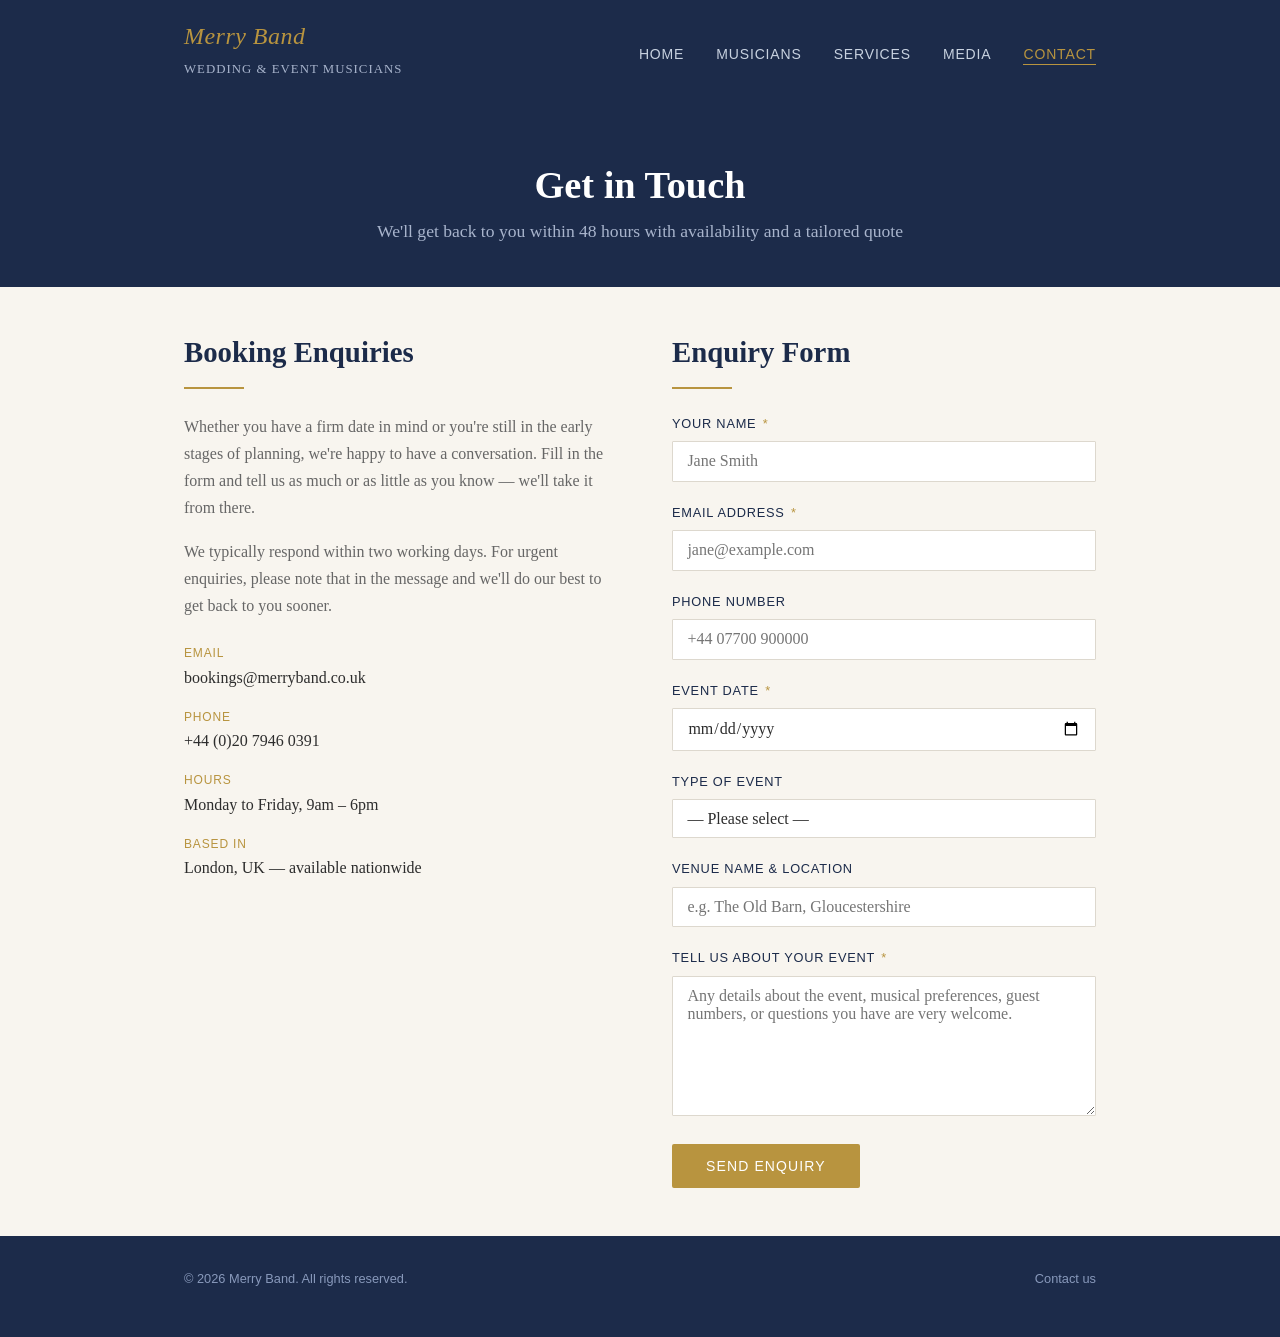
==== contact.html @ 5e31c7ed "Built basic site with placeholder content." ====
<!DOCTYPE html>
<html lang="en">
<head>
  <meta charset="UTF-8">
  <meta name="viewport" content="width=device-width, initial-scale=1.0">
  <title>Contact &amp; Booking — Merry Band</title>
  <link rel="stylesheet" href="css/style.css">
</head>
<body>

  <header class="site-header">
    <div class="container">
      <div>
        <a href="index.html" class="logo">Merry Band</a>
        <p class="tagline">Wedding &amp; Event Musicians</p>
      </div>
      <nav class="site-nav" aria-label="Main navigation">
        <ul>
          <li><a href="index.html">Home</a></li>
          <li><a href="musicians.html">Musicians</a></li>
          <li><a href="services.html">Services</a></li>
          <li><a href="media.html">Media</a></li>
          <li><a href="contact.html" aria-current="page">Contact</a></li>
        </ul>
      </nav>
    </div>
  </header>

  <main>

    <section class="page-hero">
      <div class="container">
        <h1>Get in Touch</h1>
        <p>We'll get back to you within 48 hours with availability and a tailored quote</p>
      </div>
    </section>

    <section class="section">
      <div class="container">

        <div class="contact-layout">

          <!-- Contact information -->
          <div class="contact-intro">
            <h2>Booking Enquiries</h2>
            <hr class="gold-rule">
            <p>Whether you have a firm date in mind or you're still in the early stages of planning, we're happy to have a conversation. Fill in the form and tell us as much or as little as you know — we'll take it from there.</p>
            <p>We typically respond within two working days. For urgent enquiries, please note that in the message and we'll do our best to get back to you sooner.</p>

            <dl class="contact-details">
              <dt>Email</dt>
              <dd>bookings@merryband.co.uk</dd>

              <dt>Phone</dt>
              <dd>+44 (0)20 7946 0391</dd>

              <dt>Hours</dt>
              <dd>Monday to Friday, 9am – 6pm</dd>

              <dt>Based in</dt>
              <dd>London, UK — available nationwide</dd>
            </dl>

            <!-- Image placeholder: photo of the Merry Band team or office space -->
          </div>

          <!-- Booking enquiry form -->
          <div>
            <h2>Enquiry Form</h2>
            <hr class="gold-rule">

            <form class="booking-form" action="#" method="post">

              <div class="form-group">
                <label for="name">Your Name <span class="required" aria-label="required">*</span></label>
                <input
                  type="text"
                  id="name"
                  name="name"
                  required
                  autocomplete="name"
                  placeholder="Jane Smith">
              </div>

              <div class="form-group">
                <label for="email">Email Address <span class="required" aria-label="required">*</span></label>
                <input
                  type="email"
                  id="email"
                  name="email"
                  required
                  autocomplete="email"
                  placeholder="jane@example.com">
              </div>

              <div class="form-group">
                <label for="phone">Phone Number</label>
                <input
                  type="tel"
                  id="phone"
                  name="phone"
                  autocomplete="tel"
                  placeholder="+44 07700 900000">
              </div>

              <div class="form-group">
                <label for="event-date">Event Date <span class="required" aria-label="required">*</span></label>
                <input
                  type="date"
                  id="event-date"
                  name="event_date"
                  required>
              </div>

              <div class="form-group">
                <label for="event-type">Type of Event</label>
                <select id="event-type" name="event_type">
                  <option value="">— Please select —</option>
                  <option value="wedding-ceremony">Wedding Ceremony</option>
                  <option value="wedding-reception">Wedding Reception</option>
                  <option value="wedding-full-day">Wedding — Full Day</option>
                  <option value="corporate">Corporate Event</option>
                  <option value="private-party">Private Party</option>
                  <option value="other">Other</option>
                </select>
              </div>

              <div class="form-group">
                <label for="venue">Venue Name &amp; Location</label>
                <input
                  type="text"
                  id="venue"
                  name="venue"
                  placeholder="e.g. The Old Barn, Gloucestershire">
              </div>

              <div class="form-group">
                <label for="message">Tell Us About Your Event <span class="required" aria-label="required">*</span></label>
                <textarea
                  id="message"
                  name="message"
                  required
                  placeholder="Any details about the event, musical preferences, guest numbers, or questions you have are very welcome."></textarea>
              </div>

              <button type="submit" class="btn btn-primary">Send Enquiry</button>

            </form>
          </div>

        </div>
      </div>
    </section>

  </main>

  <footer class="site-footer">
    <div class="container">
      <p>&copy; 2026 Merry Band. All rights reserved.</p>
      <p><a href="contact.html">Contact us</a></p>
    </div>
  </footer>

</body>
</html>
---- css/style.css ----
/* ============================================================
   Merry Band — shared stylesheet
   ============================================================ */

:root {
  --navy:      #1c2b4a;
  --gold:      #b8943f;
  --gold-light:#d4ac5a;
  --cream:     #f8f5ef;
  --white:     #ffffff;
  --text:      #2d2d2d;
  --text-muted:#666666;
  --border:    #ddd8ce;
  --max-width: 960px;
}

/* ── Reset ────────────────────────────────────────────────── */

*, *::before, *::after {
  box-sizing: border-box;
  margin: 0;
  padding: 0;
}

/* ── Base ─────────────────────────────────────────────────── */

html {
  font-size: 16px;
  scroll-behavior: smooth;
}

body {
  font-family: Georgia, 'Times New Roman', serif;
  background-color: var(--cream);
  color: var(--text);
  line-height: 1.7;
  display: flex;
  flex-direction: column;
  min-height: 100vh;
}

main {
  flex: 1;
}

h1, h2, h3, h4 {
  font-family: Georgia, serif;
  color: var(--navy);
  line-height: 1.25;
}

h1 { font-size: 2.4rem; }
h2 { font-size: 1.8rem; margin-bottom: 0.6rem; }
h3 { font-size: 1.25rem; margin-bottom: 0.4rem; }

p { margin-bottom: 1rem; }

a {
  color: var(--gold);
  text-decoration: none;
}

a:hover {
  color: var(--gold-light);
  text-decoration: underline;
}

ul {
  list-style: disc;
  padding-left: 1.5rem;
  margin-bottom: 1rem;
}

li { margin-bottom: 0.3rem; }

/* ── Layout helpers ───────────────────────────────────────── */

.container {
  max-width: var(--max-width);
  margin: 0 auto;
  padding: 0 1.5rem;
}

.section {
  padding: 3rem 0;
}

.section + .section {
  border-top: 1px solid var(--border);
}

/* ── Site header ──────────────────────────────────────────── */

.site-header {
  background-color: var(--navy);
  color: var(--white);
  padding: 1rem 0;
}

.site-header .container {
  display: flex;
  align-items: center;
  justify-content: space-between;
  flex-wrap: wrap;
  gap: 0.75rem;
}

.site-header .logo {
  font-size: 1.5rem;
  font-family: Georgia, serif;
  color: var(--gold);
  font-style: italic;
  letter-spacing: 0.02em;
  text-decoration: none;
}

.site-header .logo:hover {
  color: var(--gold-light);
  text-decoration: none;
}

.site-header .tagline {
  font-size: 0.8rem;
  color: #a8b4cc;
  letter-spacing: 0.08em;
  text-transform: uppercase;
  margin-top: 0.15rem;
}

/* ── Navigation ───────────────────────────────────────────── */

.site-nav ul {
  list-style: none;
  padding: 0;
  margin: 0;
  display: flex;
  gap: 2rem;
  flex-wrap: wrap;
}

.site-nav a {
  color: #c8d2e0;
  font-family: Arial, Helvetica, sans-serif;
  font-size: 0.875rem;
  letter-spacing: 0.06em;
  text-transform: uppercase;
  text-decoration: none;
  transition: color 0.2s;
}

.site-nav a:hover,
.site-nav a[aria-current="page"] {
  color: var(--gold);
  text-decoration: none;
}

.site-nav a[aria-current="page"] {
  border-bottom: 1px solid var(--gold);
  padding-bottom: 2px;
}

/* ── Page hero ────────────────────────────────────────────── */

.page-hero {
  background-color: var(--navy);
  color: var(--white);
  padding: 3rem 0 2.5rem;
  text-align: center;
}

.page-hero h1 {
  color: var(--white);
  margin-bottom: 0.5rem;
}

.page-hero p {
  color: #a8b4cc;
  font-size: 1.1rem;
  margin-bottom: 0;
}

/* ── Home hero ────────────────────────────────────────────── */

.home-hero {
  background-color: var(--navy);
  color: var(--white);
  text-align: center;
  padding: 5rem 0 4rem;
}

.home-hero h1 {
  color: var(--white);
  font-size: 3rem;
  margin-bottom: 0.5rem;
}

.home-hero .subtitle {
  font-size: 1.25rem;
  color: var(--gold-light);
  font-style: italic;
  margin-bottom: 1.25rem;
}

.home-hero p {
  color: #c0c8d8;
  max-width: 600px;
  margin: 0 auto 2rem;
}

/* ── Buttons ──────────────────────────────────────────────── */

.btn {
  display: inline-block;
  padding: 0.75rem 2rem;
  border-radius: 2px;
  font-family: Arial, Helvetica, sans-serif;
  font-size: 0.875rem;
  letter-spacing: 0.08em;
  text-transform: uppercase;
  text-decoration: none;
  transition: background-color 0.2s, color 0.2s;
}

.btn-primary {
  background-color: var(--gold);
  color: var(--white);
  border: 2px solid var(--gold);
}

.btn-primary:hover {
  background-color: var(--gold-light);
  border-color: var(--gold-light);
  color: var(--white);
  text-decoration: none;
}

.btn-outline {
  background-color: transparent;
  color: var(--gold);
  border: 2px solid var(--gold);
}

.btn-outline:hover {
  background-color: var(--gold);
  color: var(--white);
  text-decoration: none;
}

/* ── Cards / feature grid ─────────────────────────────────── */

.card-grid {
  display: grid;
  grid-template-columns: repeat(auto-fit, minmax(260px, 1fr));
  gap: 2rem;
  margin-top: 1.5rem;
}

.card {
  background: var(--white);
  border: 1px solid var(--border);
  padding: 2rem;
}

.card h3 {
  color: var(--navy);
  margin-bottom: 0.5rem;
}

.card p {
  color: var(--text-muted);
  margin-bottom: 0;
}

/* ── Musician articles ────────────────────────────────────── */

.musician-grid {
  display: grid;
  grid-template-columns: repeat(auto-fit, minmax(280px, 1fr));
  gap: 2rem;
  margin-top: 1.5rem;
}

.musician-card {
  background: var(--white);
  border: 1px solid var(--border);
  overflow: hidden;
}

.musician-card .musician-image-placeholder {
  background-color: #ddd8ce;
  height: 220px;
  display: flex;
  align-items: center;
  justify-content: center;
  color: var(--text-muted);
  font-family: Arial, Helvetica, sans-serif;
  font-size: 0.8rem;
  font-style: italic;
}

.musician-card .musician-info {
  padding: 1.5rem;
}

.musician-card h3 {
  margin-bottom: 0.25rem;
}

.musician-card .instrument {
  color: var(--gold);
  font-family: Arial, Helvetica, sans-serif;
  font-size: 0.85rem;
  letter-spacing: 0.05em;
  text-transform: uppercase;
  margin-bottom: 0.75rem;
}

.musician-card p {
  color: var(--text-muted);
  font-size: 0.95rem;
  margin-bottom: 0;
}

/* ── Services ─────────────────────────────────────────────── */

.service-block {
  margin-bottom: 2.5rem;
}

.service-block h3 {
  color: var(--navy);
  font-size: 1.15rem;
  margin-bottom: 0.5rem;
  padding-bottom: 0.4rem;
  border-bottom: 1px solid var(--border);
}

/* ── Repertoire table ─────────────────────────────────────── */

.repertoire-table {
  width: 100%;
  border-collapse: collapse;
  margin-top: 1rem;
}

.repertoire-table th,
.repertoire-table td {
  text-align: left;
  padding: 0.65rem 1rem;
  border-bottom: 1px solid var(--border);
}

.repertoire-table th {
  background-color: var(--navy);
  color: var(--white);
  font-family: Arial, Helvetica, sans-serif;
  font-size: 0.8rem;
  letter-spacing: 0.06em;
  text-transform: uppercase;
}

.repertoire-table tr:nth-child(even) td {
  background-color: var(--white);
}

/* ── Media samples ────────────────────────────────────────── */

.media-section {
  margin-bottom: 2.5rem;
}

.media-placeholder {
  background-color: #e8e4dc;
  border: 2px dashed var(--border);
  padding: 2.5rem;
  text-align: center;
  color: var(--text-muted);
  font-family: Arial, Helvetica, sans-serif;
  font-size: 0.875rem;
  font-style: italic;
  margin: 0.75rem 0;
}

/* ── Contact form ─────────────────────────────────────────── */

.contact-layout {
  display: grid;
  grid-template-columns: 1fr 1fr;
  gap: 4rem;
  align-items: start;
}

.contact-intro p { color: var(--text-muted); }

.contact-details {
  margin-top: 1.5rem;
}

.contact-details dt {
  font-family: Arial, Helvetica, sans-serif;
  font-size: 0.75rem;
  letter-spacing: 0.07em;
  text-transform: uppercase;
  color: var(--gold);
  margin-top: 1rem;
}

.contact-details dd {
  color: var(--text);
}

.booking-form .form-group {
  margin-bottom: 1.25rem;
}

.booking-form label {
  display: block;
  font-family: Arial, Helvetica, sans-serif;
  font-size: 0.8rem;
  letter-spacing: 0.06em;
  text-transform: uppercase;
  color: var(--navy);
  margin-bottom: 0.4rem;
}

.booking-form input,
.booking-form textarea,
.booking-form select {
  width: 100%;
  padding: 0.65rem 0.9rem;
  border: 1px solid var(--border);
  background-color: var(--white);
  color: var(--text);
  font-family: Georgia, serif;
  font-size: 1rem;
  border-radius: 1px;
  appearance: none;
}

.booking-form input:focus,
.booking-form textarea:focus,
.booking-form select:focus {
  outline: 2px solid var(--gold);
  outline-offset: 1px;
  border-color: var(--gold);
}

.booking-form textarea {
  min-height: 140px;
  resize: vertical;
}

.booking-form .required {
  color: var(--gold);
  margin-left: 2px;
}

/* ── Footer ───────────────────────────────────────────────── */

.site-footer {
  background-color: var(--navy);
  color: #8899bb;
  padding: 2rem 0;
  margin-top: auto;
  font-family: Arial, Helvetica, sans-serif;
  font-size: 0.8rem;
}

.site-footer .container {
  display: flex;
  justify-content: space-between;
  align-items: center;
  flex-wrap: wrap;
  gap: 0.5rem;
}

.site-footer a {
  color: #8899bb;
}

.site-footer a:hover {
  color: var(--gold-light);
}

/* ── Utility ──────────────────────────────────────────────── */

.text-center { text-align: center; }

.intro-text {
  font-size: 1.1rem;
  color: var(--text-muted);
  max-width: 680px;
  margin-bottom: 2rem;
}

.gold-rule {
  border: none;
  border-top: 2px solid var(--gold);
  width: 60px;
  margin: 1rem 0 1.5rem;
}

/* ── Responsive ───────────────────────────────────────────── */

@media (max-width: 700px) {
  h1 { font-size: 1.9rem; }
  .home-hero h1 { font-size: 2.2rem; }

  .site-header .container {
    flex-direction: column;
    align-items: flex-start;
  }

  .site-nav ul { gap: 1.25rem; }

  .contact-layout {
    grid-template-columns: 1fr;
    gap: 2rem;
  }

  .repertoire-table th,
  .repertoire-table td {
    padding: 0.5rem 0.6rem;
    font-size: 0.9rem;
  }
}
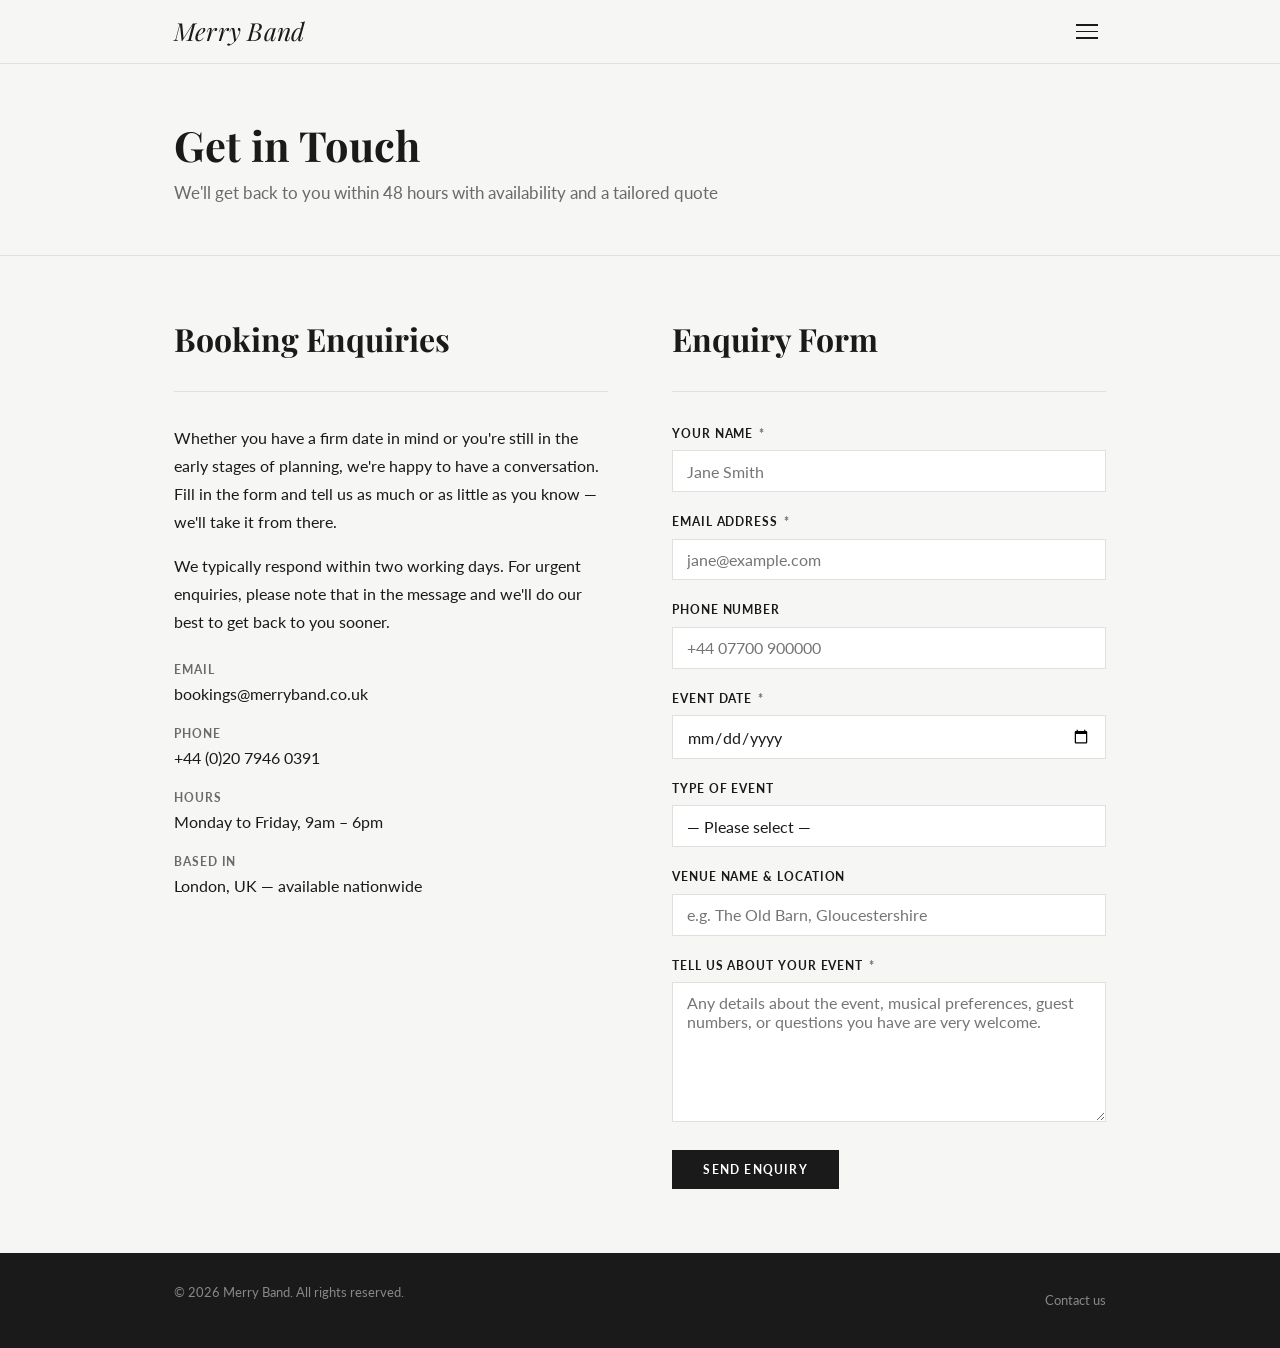
==== commit c78f1b39: "updated site" ====
--- a/contact.html
+++ b/contact.html
@@ -10,20 +10,25 @@
 
   <header class="site-header">
     <div class="container">
-      <div>
-        <a href="index.html" class="logo">Merry Band</a>
-        <p class="tagline">Wedding &amp; Event Musicians</p>
-      </div>
-      <nav class="site-nav" aria-label="Main navigation">
-        <ul>
-          <li><a href="index.html">Home</a></li>
-          <li><a href="musicians.html">Musicians</a></li>
-          <li><a href="services.html">Services</a></li>
-          <li><a href="media.html">Media</a></li>
-          <li><a href="contact.html" aria-current="page">Contact</a></li>
-        </ul>
-      </nav>
+      <a href="index.html" class="logo">Merry Band</a>
+      <button class="hamburger" aria-expanded="false" aria-controls="site-nav" aria-label="Open navigation menu">
+        <span></span>
+        <span></span>
+        <span></span>
+      </button>
     </div>
+    <nav class="site-nav" id="site-nav" aria-label="Main navigation">
+      <ul>
+        <li><a href="index.html">Home</a></li>
+        <li><a href="weddings.html">Weddings</a></li>
+        <li><a href="funerals.html">Funerals &amp; Memorials</a></li>
+        <li><a href="parties.html">Parties</a></li>
+        <li><a href="other-events.html">Other Events</a></li>
+        <li><a href="services.html">Services &amp; Repertoire</a></li>
+        <li><a href="media.html">Media</a></li>
+        <li><a href="contact.html" aria-current="page">Contact &amp; Booking</a></li>
+      </ul>
+    </nav>
   </header>
 
   <main>
@@ -41,9 +46,9 @@
         <div class="contact-layout">
 
           <!-- Contact information -->
-          <div class="contact-intro">
+          <div>
             <h2>Booking Enquiries</h2>
-            <hr class="gold-rule">
+            <hr>
             <p>Whether you have a firm date in mind or you're still in the early stages of planning, we're happy to have a conversation. Fill in the form and tell us as much or as little as you know — we'll take it from there.</p>
             <p>We typically respond within two working days. For urgent enquiries, please note that in the message and we'll do our best to get back to you sooner.</p>
 
@@ -67,7 +72,7 @@
           <!-- Booking enquiry form -->
           <div>
             <h2>Enquiry Form</h2>
-            <hr class="gold-rule">
+            <hr>
 
             <form class="booking-form" action="#" method="post">
 
@@ -116,12 +121,10 @@
                 <label for="event-type">Type of Event</label>
                 <select id="event-type" name="event_type">
                   <option value="">— Please select —</option>
-                  <option value="wedding-ceremony">Wedding Ceremony</option>
-                  <option value="wedding-reception">Wedding Reception</option>
-                  <option value="wedding-full-day">Wedding — Full Day</option>
-                  <option value="corporate">Corporate Event</option>
-                  <option value="private-party">Private Party</option>
-                  <option value="other">Other</option>
+                  <option value="wedding">Wedding</option>
+                  <option value="funeral-memorial">Funeral or Memorial</option>
+                  <option value="party">Party</option>
+                  <option value="other">Other Event</option>
                 </select>
               </div>
 
@@ -143,7 +146,7 @@
                   placeholder="Any details about the event, musical preferences, guest numbers, or questions you have are very welcome."></textarea>
               </div>
 
-              <button type="submit" class="btn btn-primary">Send Enquiry</button>
+              <button type="submit" class="btn btn-dark">Send Enquiry</button>
 
             </form>
           </div>
@@ -161,5 +164,24 @@
     </div>
   </footer>
 
+  <script>
+    (function () {
+      var btn = document.querySelector('.hamburger');
+      var nav = document.getElementById('site-nav');
+      btn.addEventListener('click', function () {
+        var open = this.classList.toggle('is-open');
+        nav.classList.toggle('is-open');
+        this.setAttribute('aria-expanded', open ? 'true' : 'false');
+      });
+      nav.querySelectorAll('a').forEach(function (a) {
+        a.addEventListener('click', function () {
+          btn.classList.remove('is-open');
+          nav.classList.remove('is-open');
+          btn.setAttribute('aria-expanded', 'false');
+        });
+      });
+    })();
+  </script>
+
 </body>
 </html>
--- a/css/style.css
+++ b/css/style.css
@@ -1,388 +1,396 @@
-/* ============================================================
-   Merry Band — shared stylesheet
-   ============================================================ */
-
+/* ── Fonts ─────────────────────────────────────────────────────────────── */
+@import url('https://fonts.googleapis.com/css2?family=Playfair+Display:ital,wght@0,400;0,600;1,400&family=Lato:wght@300;400;700&display=swap');
+
+/* ── Variables ─────────────────────────────────────────────────────────── */
 :root {
-  --navy:      #1c2b4a;
-  --gold:      #b8943f;
-  --gold-light:#d4ac5a;
-  --cream:     #f8f5ef;
-  --white:     #ffffff;
-  --text:      #2d2d2d;
-  --text-muted:#666666;
-  --border:    #ddd8ce;
-  --max-width: 960px;
-}
-
-/* ── Reset ────────────────────────────────────────────────── */
-
-*, *::before, *::after {
-  box-sizing: border-box;
-  margin: 0;
-  padding: 0;
-}
-
-/* ── Base ─────────────────────────────────────────────────── */
-
-html {
-  font-size: 16px;
-  scroll-behavior: smooth;
-}
+  --bg:            #f6f6f4;
+  --white:         #ffffff;
+  --text:          #1a1a1a;
+  --text-muted:    #6a6a6a;
+  --border:        #e0e0dc;
+  --card-grey:     #adadad;
+  --max-width:     980px;
+  --header-height: 64px;
+}
+
+/* ── Reset ─────────────────────────────────────────────────────────────── */
+*, *::before, *::after { box-sizing: border-box; margin: 0; padding: 0; }
+
+/* ── Base ──────────────────────────────────────────────────────────────── */
+html { font-size: 16px; scroll-behavior: smooth; }
 
 body {
-  font-family: Georgia, 'Times New Roman', serif;
-  background-color: var(--cream);
-  color: var(--text);
-  line-height: 1.7;
+  font-family: 'Lato', Arial, Helvetica, sans-serif;
+  font-weight: 400;
+  background-color: var(--bg);
+  color: var(--text);
+  line-height: 1.75;
   display: flex;
   flex-direction: column;
   min-height: 100vh;
 }
 
-main {
-  flex: 1;
-}
+main { flex: 1; }
 
 h1, h2, h3, h4 {
-  font-family: Georgia, serif;
-  color: var(--navy);
-  line-height: 1.25;
-}
-
-h1 { font-size: 2.4rem; }
-h2 { font-size: 1.8rem; margin-bottom: 0.6rem; }
-h3 { font-size: 1.25rem; margin-bottom: 0.4rem; }
+  font-family: 'Playfair Display', Georgia, 'Times New Roman', serif;
+  line-height: 1.2;
+  color: var(--text);
+}
+
+h1 { font-size: clamp(1.8rem, 4vw, 2.6rem); }
+h2 { font-size: clamp(1.4rem, 3vw, 2rem); margin-bottom: 0.5rem; }
+h3 { font-size: 1.2rem; margin-bottom: 0.35rem; }
 
 p { margin-bottom: 1rem; }
-
-a {
-  color: var(--gold);
-  text-decoration: none;
-}
-
-a:hover {
-  color: var(--gold-light);
-  text-decoration: underline;
-}
-
-ul {
-  list-style: disc;
-  padding-left: 1.5rem;
-  margin-bottom: 1rem;
-}
-
+p:last-child { margin-bottom: 0; }
+
+a { color: var(--text); text-decoration: underline; text-underline-offset: 3px; }
+a:hover { color: var(--text-muted); }
+
+ul { list-style: disc; padding-left: 1.5rem; margin-bottom: 1rem; }
 li { margin-bottom: 0.3rem; }
 
-/* ── Layout helpers ───────────────────────────────────────── */
-
+hr {
+  border: none;
+  border-top: 1px solid var(--border);
+  margin: 2rem 0;
+}
+
+/* ── Layout ────────────────────────────────────────────────────────────── */
 .container {
   max-width: var(--max-width);
   margin: 0 auto;
   padding: 0 1.5rem;
 }
 
+/* Generic page section — interior pages */
 .section {
-  padding: 3rem 0;
+  padding: 4rem 0;
 }
 
 .section + .section {
   border-top: 1px solid var(--border);
 }
 
-/* ── Site header ──────────────────────────────────────────── */
-
+/* ── Site header ───────────────────────────────────────────────────────── */
 .site-header {
-  background-color: var(--navy);
-  color: var(--white);
-  padding: 1rem 0;
+  position: sticky;
+  top: 0;
+  z-index: 200;
+  background-color: var(--bg);
+  border-bottom: 1px solid var(--border);
+  height: var(--header-height);
 }
 
 .site-header .container {
+  height: 100%;
   display: flex;
   align-items: center;
   justify-content: space-between;
-  flex-wrap: wrap;
-  gap: 0.75rem;
-}
-
-.site-header .logo {
-  font-size: 1.5rem;
-  font-family: Georgia, serif;
-  color: var(--gold);
+}
+
+/* ── Logo ──────────────────────────────────────────────────────────────── */
+.logo {
+  font-family: 'Playfair Display', Georgia, serif;
   font-style: italic;
-  letter-spacing: 0.02em;
+  font-size: 1.55rem;
+  color: var(--text);
   text-decoration: none;
-}
-
-.site-header .logo:hover {
-  color: var(--gold-light);
-  text-decoration: none;
-}
-
-.site-header .tagline {
-  font-size: 0.8rem;
-  color: #a8b4cc;
-  letter-spacing: 0.08em;
-  text-transform: uppercase;
-  margin-top: 0.15rem;
-}
-
-/* ── Navigation ───────────────────────────────────────────── */
+  letter-spacing: 0.01em;
+  line-height: 1;
+}
+
+.logo:hover { color: var(--text-muted); }
+
+/* ── Hamburger button ──────────────────────────────────────────────────── */
+.hamburger {
+  background: none;
+  border: none;
+  cursor: pointer;
+  padding: 8px;
+  display: flex;
+  flex-direction: column;
+  gap: 5px;
+  align-items: center;
+  color: var(--text);
+}
+
+.hamburger span {
+  display: block;
+  width: 22px;
+  height: 1.5px;
+  background-color: currentColor;
+  transition: transform 0.25s ease, opacity 0.2s ease;
+}
+
+/* Animate into × when open */
+.hamburger.is-open span:nth-child(1) { transform: translateY(6.5px) rotate(45deg); }
+.hamburger.is-open span:nth-child(2) { opacity: 0; transform: scaleX(0); }
+.hamburger.is-open span:nth-child(3) { transform: translateY(-6.5px) rotate(-45deg); }
+
+/* ── Navigation dropdown ───────────────────────────────────────────────── */
+.site-nav {
+  position: absolute;
+  top: 100%;
+  left: 0;
+  right: 0;
+  background-color: var(--white);
+  border-bottom: 1px solid var(--border);
+  z-index: 150;
+  /* hidden state */
+  opacity: 0;
+  visibility: hidden;
+  transform: translateY(-6px);
+  transition: opacity 0.2s ease, transform 0.2s ease, visibility 0.2s ease;
+}
+
+.site-nav.is-open {
+  opacity: 1;
+  visibility: visible;
+  transform: translateY(0);
+}
 
 .site-nav ul {
   list-style: none;
-  padding: 0;
-  margin: 0;
-  display: flex;
-  gap: 2rem;
-  flex-wrap: wrap;
+  padding: 1.5rem;
+  margin: 0 auto;
+  max-width: var(--max-width);
+  display: grid;
+  grid-template-columns: repeat(auto-fill, minmax(190px, 1fr));
+  gap: 0.1rem 2rem;
 }
 
 .site-nav a {
-  color: #c8d2e0;
-  font-family: Arial, Helvetica, sans-serif;
-  font-size: 0.875rem;
-  letter-spacing: 0.06em;
+  display: block;
+  padding: 0.5rem 0;
+  font-size: 0.8rem;
+  font-weight: 700;
+  letter-spacing: 0.09em;
   text-transform: uppercase;
+  color: var(--text-muted);
   text-decoration: none;
-  transition: color 0.2s;
+  border-bottom: 1px solid transparent;
+  transition: color 0.15s, border-color 0.15s;
 }
 
 .site-nav a:hover,
 .site-nav a[aria-current="page"] {
-  color: var(--gold);
-  text-decoration: none;
-}
-
-.site-nav a[aria-current="page"] {
-  border-bottom: 1px solid var(--gold);
-  padding-bottom: 2px;
-}
-
-/* ── Page hero ────────────────────────────────────────────── */
-
-.page-hero {
-  background-color: var(--navy);
-  color: var(--white);
-  padding: 3rem 0 2.5rem;
-  text-align: center;
-}
-
-.page-hero h1 {
-  color: var(--white);
-  margin-bottom: 0.5rem;
-}
-
-.page-hero p {
-  color: #a8b4cc;
-  font-size: 1.1rem;
-  margin-bottom: 0;
-}
-
-/* ── Home hero ────────────────────────────────────────────── */
-
-.home-hero {
-  background-color: var(--navy);
-  color: var(--white);
-  text-align: center;
+  color: var(--text);
+  border-bottom-color: var(--text);
+}
+
+/* ── Home hero ─────────────────────────────────────────────────────────── */
+.hero {
   padding: 5rem 0 4rem;
-}
-
-.home-hero h1 {
-  color: var(--white);
-  font-size: 3rem;
-  margin-bottom: 0.5rem;
-}
-
-.home-hero .subtitle {
-  font-size: 1.25rem;
-  color: var(--gold-light);
-  font-style: italic;
-  margin-bottom: 1.25rem;
-}
-
-.home-hero p {
-  color: #c0c8d8;
-  max-width: 600px;
-  margin: 0 auto 2rem;
-}
-
-/* ── Buttons ──────────────────────────────────────────────── */
-
-.btn {
-  display: inline-block;
-  padding: 0.75rem 2rem;
-  border-radius: 2px;
-  font-family: Arial, Helvetica, sans-serif;
-  font-size: 0.875rem;
-  letter-spacing: 0.08em;
-  text-transform: uppercase;
-  text-decoration: none;
-  transition: background-color 0.2s, color 0.2s;
-}
-
-.btn-primary {
-  background-color: var(--gold);
-  color: var(--white);
-  border: 2px solid var(--gold);
-}
-
-.btn-primary:hover {
-  background-color: var(--gold-light);
-  border-color: var(--gold-light);
-  color: var(--white);
-  text-decoration: none;
-}
-
-.btn-outline {
-  background-color: transparent;
-  color: var(--gold);
-  border: 2px solid var(--gold);
-}
-
-.btn-outline:hover {
-  background-color: var(--gold);
-  color: var(--white);
-  text-decoration: none;
-}
-
-/* ── Cards / feature grid ─────────────────────────────────── */
-
-.card-grid {
-  display: grid;
-  grid-template-columns: repeat(auto-fit, minmax(260px, 1fr));
-  gap: 2rem;
-  margin-top: 1.5rem;
-}
-
-.card {
-  background: var(--white);
-  border: 1px solid var(--border);
-  padding: 2rem;
-}
-
-.card h3 {
-  color: var(--navy);
-  margin-bottom: 0.5rem;
-}
-
-.card p {
-  color: var(--text-muted);
-  margin-bottom: 0;
-}
-
-/* ── Musician articles ────────────────────────────────────── */
-
-.musician-grid {
-  display: grid;
-  grid-template-columns: repeat(auto-fit, minmax(280px, 1fr));
-  gap: 2rem;
-  margin-top: 1.5rem;
-}
-
-.musician-card {
-  background: var(--white);
-  border: 1px solid var(--border);
-  overflow: hidden;
-}
-
-.musician-card .musician-image-placeholder {
-  background-color: #ddd8ce;
-  height: 220px;
+  border-bottom: 1px solid var(--border);
+}
+
+.hero h1 { max-width: 620px; margin-bottom: 1.25rem; }
+
+.hero p {
+  max-width: 520px;
+  color: var(--text-muted);
+  font-size: 1.05rem;
+}
+
+/* ── Event type cards ──────────────────────────────────────────────────── */
+.event-types {
+  display: flex;
+  width: 100%;
+}
+
+.event-card {
+  flex: 1;
+  position: relative;
+  height: 52vh;
+  min-height: 260px;
   display: flex;
   align-items: center;
   justify-content: center;
-  color: var(--text-muted);
-  font-family: Arial, Helvetica, sans-serif;
-  font-size: 0.8rem;
+  overflow: hidden;
+  text-decoration: none;
+  color: #ffffff;
+}
+
+.event-card + .event-card {
+  border-left: 1px solid rgba(255, 255, 255, 0.2);
+}
+
+/* Background layer (will become the image) */
+.event-card-bg {
+  position: absolute;
+  inset: 0;
+  background-color: var(--card-grey);
+  transition: transform 0.5s ease;
+}
+
+/* Slight tonal variation between cards while placeholders */
+.event-card:nth-child(2) .event-card-bg { background-color: #979797; }
+.event-card:nth-child(3) .event-card-bg { background-color: #b8b8b8; }
+.event-card:nth-child(4) .event-card-bg { background-color: #a3a3a3; }
+
+/* Dark overlay */
+.event-card-overlay {
+  position: absolute;
+  inset: 0;
+  background-color: rgba(0, 0, 0, 0.28);
+  transition: background-color 0.35s ease;
+}
+
+/* Hover: subtle zoom + deepen overlay */
+.event-card:hover .event-card-bg { transform: scale(1.04); }
+.event-card:hover .event-card-overlay { background-color: rgba(0, 0, 0, 0.52); }
+
+.event-card-title {
+  position: relative;
+  z-index: 1;
+  font-family: 'Playfair Display', Georgia, serif;
+  font-weight: 400;
+  font-size: clamp(1rem, 1.6vw, 1.35rem);
+  color: #ffffff;
+  text-align: center;
+  padding: 0 1.25rem;
+  letter-spacing: 0.02em;
+  transition: letter-spacing 0.35s ease;
+}
+
+.event-card:hover .event-card-title { letter-spacing: 0.06em; }
+
+/* ── About section ─────────────────────────────────────────────────────── */
+.about {
+  padding: 4.5rem 0;
+  border-top: 1px solid var(--border);
+  border-bottom: 1px solid var(--border);
+}
+
+.about h2 { margin-bottom: 1rem; }
+
+.about p {
+  max-width: 620px;
+  color: var(--text-muted);
+}
+
+/* ── Page hero (interior pages) ────────────────────────────────────────── */
+.page-hero {
+  padding: 3.5rem 0 3rem;
+  border-bottom: 1px solid var(--border);
+}
+
+.page-hero p {
+  color: var(--text-muted);
+  font-size: 1.05rem;
+  margin-top: 0.5rem;
+  margin-bottom: 0;
+}
+
+/* ── Skeleton page content ─────────────────────────────────────────────── */
+.skeleton-note {
+  padding: 5rem 0;
+  color: var(--text-muted);
+  font-size: 0.9rem;
   font-style: italic;
 }
 
-.musician-card .musician-info {
-  padding: 1.5rem;
-}
-
-.musician-card h3 {
-  margin-bottom: 0.25rem;
-}
-
-.musician-card .instrument {
-  color: var(--gold);
-  font-family: Arial, Helvetica, sans-serif;
-  font-size: 0.85rem;
-  letter-spacing: 0.05em;
-  text-transform: uppercase;
-  margin-bottom: 0.75rem;
-}
-
-.musician-card p {
-  color: var(--text-muted);
-  font-size: 0.95rem;
-  margin-bottom: 0;
-}
-
-/* ── Services ─────────────────────────────────────────────── */
-
+/* ── Service blocks (services page) ───────────────────────────────────── */
 .service-block {
   margin-bottom: 2.5rem;
 }
 
 .service-block h3 {
-  color: var(--navy);
   font-size: 1.15rem;
-  margin-bottom: 0.5rem;
-  padding-bottom: 0.4rem;
-  border-bottom: 1px solid var(--border);
-}
-
-/* ── Repertoire table ─────────────────────────────────────── */
-
+  padding-bottom: 0.5rem;
+  border-bottom: 1px solid var(--border);
+  margin-bottom: 0.75rem;
+}
+
+/* ── Repertoire table ──────────────────────────────────────────────────── */
 .repertoire-table {
   width: 100%;
   border-collapse: collapse;
   margin-top: 1rem;
+  margin-bottom: 2rem;
+}
+
+.repertoire-table caption {
+  text-align: left;
+  color: var(--text-muted);
+  font-size: 0.875rem;
+  margin-bottom: 0.5rem;
+  caption-side: top;
+  padding-bottom: 0.4rem;
 }
 
 .repertoire-table th,
 .repertoire-table td {
   text-align: left;
-  padding: 0.65rem 1rem;
-  border-bottom: 1px solid var(--border);
+  padding: 0.6rem 1rem;
+  border-bottom: 1px solid var(--border);
+  font-size: 0.95rem;
 }
 
 .repertoire-table th {
-  background-color: var(--navy);
+  background-color: var(--text);
   color: var(--white);
-  font-family: Arial, Helvetica, sans-serif;
-  font-size: 0.8rem;
-  letter-spacing: 0.06em;
+  font-family: 'Lato', Arial, sans-serif;
+  font-size: 0.72rem;
+  font-weight: 700;
+  letter-spacing: 0.08em;
   text-transform: uppercase;
 }
 
-.repertoire-table tr:nth-child(even) td {
-  background-color: var(--white);
-}
-
-/* ── Media samples ────────────────────────────────────────── */
-
-.media-section {
-  margin-bottom: 2.5rem;
-}
-
+.repertoire-table tr:nth-child(even) td { background-color: var(--white); }
+
+/* ── Media placeholders ────────────────────────────────────────────────── */
 .media-placeholder {
-  background-color: #e8e4dc;
-  border: 2px dashed var(--border);
+  background-color: #eaeae8;
+  border: 1.5px dashed var(--border);
   padding: 2.5rem;
   text-align: center;
   color: var(--text-muted);
-  font-family: Arial, Helvetica, sans-serif;
   font-size: 0.875rem;
   font-style: italic;
   margin: 0.75rem 0;
 }
 
-/* ── Contact form ─────────────────────────────────────────── */
-
+.media-section { margin-bottom: 2.5rem; }
+
+/* ── Buttons ───────────────────────────────────────────────────────────── */
+.btn {
+  display: inline-block;
+  padding: 0.7rem 1.9rem;
+  font-family: 'Lato', Arial, sans-serif;
+  font-size: 0.75rem;
+  font-weight: 700;
+  letter-spacing: 0.1em;
+  text-transform: uppercase;
+  text-decoration: none;
+  transition: background-color 0.2s ease, color 0.2s ease;
+}
+
+.btn-dark {
+  background-color: var(--text);
+  color: var(--white);
+  border: 1.5px solid var(--text);
+}
+
+.btn-dark:hover {
+  background-color: transparent;
+  color: var(--text);
+}
+
+.btn-outline {
+  background-color: transparent;
+  color: var(--text);
+  border: 1.5px solid var(--text);
+}
+
+.btn-outline:hover {
+  background-color: var(--text);
+  color: var(--white);
+}
+
+/* ── Contact page ──────────────────────────────────────────────────────── */
 .contact-layout {
   display: grid;
   grid-template-columns: 1fr 1fr;
@@ -390,36 +398,29 @@
   align-items: start;
 }
 
-.contact-intro p { color: var(--text-muted); }
-
-.contact-details {
-  margin-top: 1.5rem;
-}
+.contact-details { margin-top: 1.5rem; }
 
 .contact-details dt {
-  font-family: Arial, Helvetica, sans-serif;
-  font-size: 0.75rem;
-  letter-spacing: 0.07em;
+  font-size: 0.72rem;
+  font-weight: 700;
+  letter-spacing: 0.08em;
   text-transform: uppercase;
-  color: var(--gold);
+  color: var(--text-muted);
   margin-top: 1rem;
 }
 
-.contact-details dd {
-  color: var(--text);
-}
-
-.booking-form .form-group {
-  margin-bottom: 1.25rem;
-}
+.contact-details dd { color: var(--text); }
+
+/* ── Booking form ──────────────────────────────────────────────────────── */
+.booking-form .form-group { margin-bottom: 1.25rem; }
 
 .booking-form label {
   display: block;
-  font-family: Arial, Helvetica, sans-serif;
-  font-size: 0.8rem;
-  letter-spacing: 0.06em;
+  font-size: 0.72rem;
+  font-weight: 700;
+  letter-spacing: 0.08em;
   text-transform: uppercase;
-  color: var(--navy);
+  color: var(--text);
   margin-bottom: 0.4rem;
 }
 
@@ -431,39 +432,31 @@
   border: 1px solid var(--border);
   background-color: var(--white);
   color: var(--text);
-  font-family: Georgia, serif;
+  font-family: 'Lato', Arial, sans-serif;
   font-size: 1rem;
-  border-radius: 1px;
+  border-radius: 0;
   appearance: none;
 }
 
 .booking-form input:focus,
 .booking-form textarea:focus,
 .booking-form select:focus {
-  outline: 2px solid var(--gold);
+  outline: 2px solid var(--text);
   outline-offset: 1px;
-  border-color: var(--gold);
-}
-
-.booking-form textarea {
-  min-height: 140px;
-  resize: vertical;
-}
-
-.booking-form .required {
-  color: var(--gold);
-  margin-left: 2px;
-}
-
-/* ── Footer ───────────────────────────────────────────────── */
-
+  border-color: var(--text);
+}
+
+.booking-form textarea { min-height: 140px; resize: vertical; }
+.booking-form .required { color: var(--text-muted); margin-left: 2px; }
+
+/* ── Footer ────────────────────────────────────────────────────────────── */
 .site-footer {
-  background-color: var(--navy);
-  color: #8899bb;
-  padding: 2rem 0;
+  background-color: var(--text);
+  color: #888888;
+  padding: 1.75rem 0;
+  font-family: 'Lato', Arial, sans-serif;
+  font-size: 0.8rem;
   margin-top: auto;
-  font-family: Arial, Helvetica, sans-serif;
-  font-size: 0.8rem;
 }
 
 .site-footer .container {
@@ -474,53 +467,42 @@
   gap: 0.5rem;
 }
 
-.site-footer a {
-  color: #8899bb;
-}
-
-.site-footer a:hover {
-  color: var(--gold-light);
-}
-
-/* ── Utility ──────────────────────────────────────────────── */
-
-.text-center { text-align: center; }
-
+.site-footer a { color: #888888; text-decoration: none; }
+.site-footer a:hover { color: var(--white); }
+
+/* ── Utilities ─────────────────────────────────────────────────────────── */
 .intro-text {
-  font-size: 1.1rem;
-  color: var(--text-muted);
-  max-width: 680px;
+  max-width: 600px;
+  color: var(--text-muted);
   margin-bottom: 2rem;
-}
-
-.gold-rule {
-  border: none;
-  border-top: 2px solid var(--gold);
-  width: 60px;
-  margin: 1rem 0 1.5rem;
-}
-
-/* ── Responsive ───────────────────────────────────────────── */
-
-@media (max-width: 700px) {
-  h1 { font-size: 1.9rem; }
-  .home-hero h1 { font-size: 2.2rem; }
-
-  .site-header .container {
-    flex-direction: column;
-    align-items: flex-start;
+  font-size: 1.05rem;
+}
+
+/* ── Responsive ────────────────────────────────────────────────────────── */
+@media (max-width: 767px) {
+  /* Cards go 2×2 on smaller screens */
+  .event-types { flex-wrap: wrap; }
+
+  .event-card {
+    flex: 0 0 50%;
+    height: 44vw;
+    min-height: 150px;
   }
 
-  .site-nav ul { gap: 1.25rem; }
-
-  .contact-layout {
-    grid-template-columns: 1fr;
-    gap: 2rem;
-  }
-
-  .repertoire-table th,
-  .repertoire-table td {
-    padding: 0.5rem 0.6rem;
-    font-size: 0.9rem;
-  }
-}
+  /* Reset the left-border rule, apply separators for 2-column grid */
+  .event-card + .event-card { border-left: none; }
+  .event-card:nth-child(odd) { border-right: 1px solid rgba(255, 255, 255, 0.2); }
+  .event-card:nth-child(n+3) { border-top: 1px solid rgba(255, 255, 255, 0.2); }
+
+  .contact-layout { grid-template-columns: 1fr; gap: 2rem; }
+
+  .site-nav ul { grid-template-columns: 1fr 1fr; }
+}
+
+@media (max-width: 479px) {
+  .site-nav ul { grid-template-columns: 1fr; }
+
+  .event-card { flex: 0 0 100%; height: 55vw; }
+  .event-card + .event-card { border-left: none; border-top: 1px solid rgba(255,255,255,0.2); }
+  .event-card:nth-child(odd) { border-right: none; }
+}
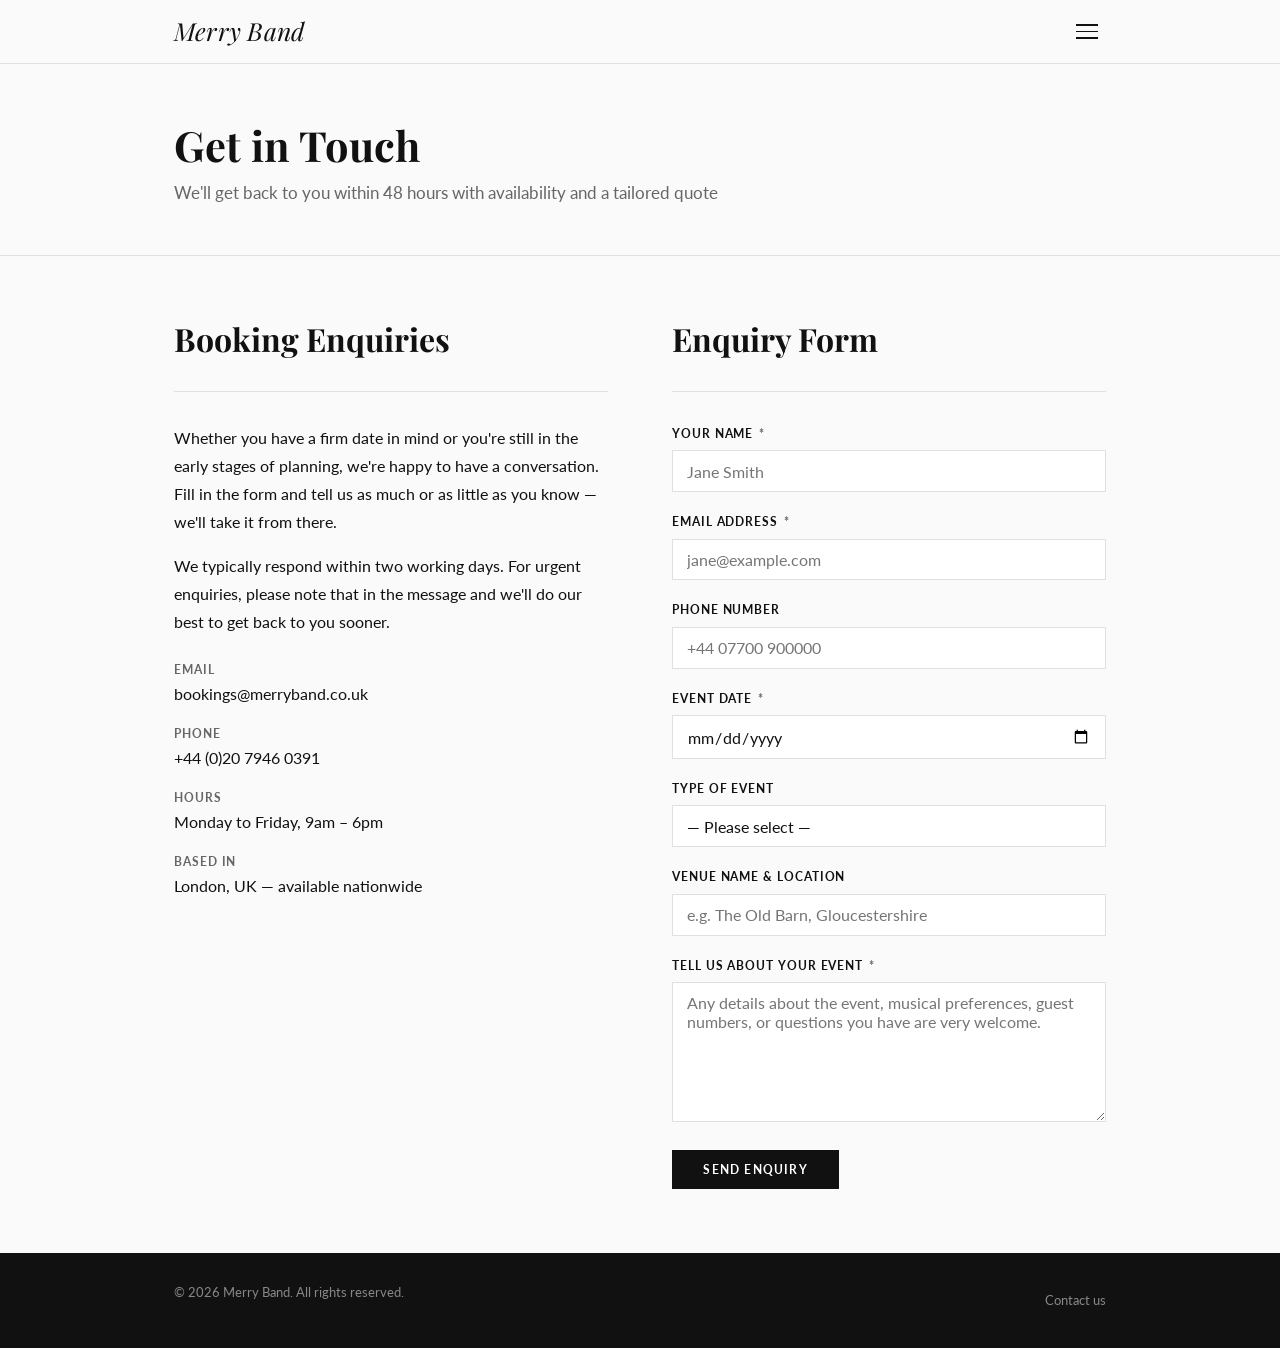
==== commit 4877c982: "fixed caching issues" ====
--- a/contact.html
+++ b/contact.html
@@ -4,7 +4,7 @@
   <meta charset="UTF-8">
   <meta name="viewport" content="width=device-width, initial-scale=1.0">
   <title>Contact &amp; Booking — Merry Band</title>
-  <link rel="stylesheet" href="css/style.css">
+  <link rel="stylesheet" href="css/style.css?v=2">
 </head>
 <body>
 
--- a/css/style.css
+++ b/css/style.css
@@ -3,11 +3,11 @@
 
 /* ── Variables ─────────────────────────────────────────────────────────── */
 :root {
-  --bg:            #f6f6f4;
+  --bg:            #fafafa;
   --white:         #ffffff;
-  --text:          #1a1a1a;
-  --text-muted:    #6a6a6a;
-  --border:        #e0e0dc;
+  --text:          #111111;
+  --text-muted:    #666666;
+  --border:        #e0e0e0;
   --card-grey:     #adadad;
   --max-width:     980px;
   --header-height: 64px;
